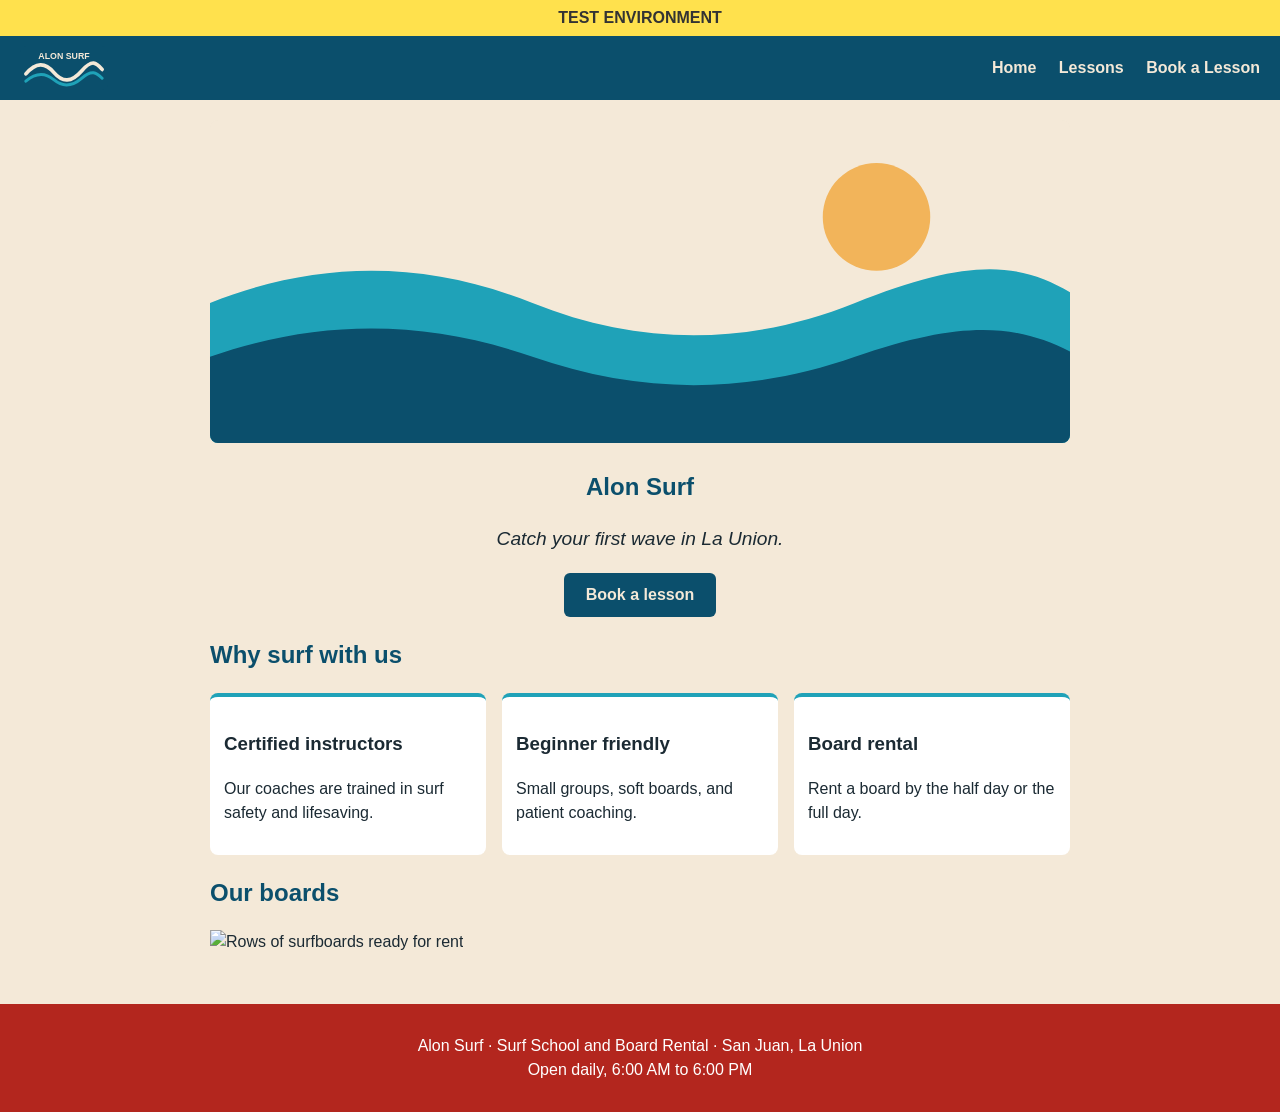
==== index.html @ 441cfe7e "Initial build of Alon Surf" ====
<!DOCTYPE html>
<html lang="en">
<head>
  <meta charset="utf-8">
  <meta name="viewport" content="width=device-width, initial-scale=1">
  <title>Alon Surf | Surf School and Board Rental</title>
  <link rel="stylesheet" href="style.css">
</head>
<body>
  <div id="env-bar"></div>
  <header>
    <img src="images/logo.svg" alt="Alon Surf logo" class="logo">
    <nav>
      <a href="index.html">Home</a>
      <a href="lesson.html">Lessons</a>
      <a href="book.html">Book a Lesson</a>
    </nav>
  </header>
  <main>
    <section class="hero">
      <img src="images/hero.svg" alt="Sun over the ocean waves">
      <h1>Alon Surf</h1>
      <p class="tagline">Catch your first wave in La Union.</p>
      <a class="btn" href="book.html">Book a lesson</a>
    </section>

    <section>
      <h2>Why surf with us</h2>
      <div class="cards">
        <div class="card"><h3>Certified instructors</h3><p>Our coaches are trained in surf safety and lifesaving.</p></div>
        <div class="card"><h3>Beginner friendly</h3><p>Small groups, soft boards, and patient coaching.</p></div>
        <div class="card"><h3>Board rental</h3><p>Rent a board by the half day or the full day.</p></div>
      </div>
    </section>

    <section class="boards">
      <h2>Our boards</h2>
      <img src="images/surfboards.jpg" alt="Rows of surfboards ready for rent">
    </section>
  </main>
  <footer>
    <p>Alon Surf &middot; Surf School and Board Rental &middot; San Juan, La Union<br>Open daily, 6:00 AM to 6:00 PM</p>
  </footer>
  <script src="config.js"></script>
  <script src="script.js"></script>
</body>
</html>
---- style.css ----
/* Alon Surf - brand colors: ocean blue #0b4f6c, aqua #1fa2b8, sand #f4e9d8 */
* { box-sizing: border-box; }
body { margin: 0; font-family: Arial, Helvetica, sans-serif; background: #f4e9d8; color: #1b2a33; line-height: 1.5; }
#env-bar { display: none; background: #ffe14d; color: #333; text-align: center; font-weight: bold; padding: 6px; }
header { background: #0b4f6c; display: flex; align-items: center; justify-content: space-between; padding: 10px 20px; }
.logo { height: 44px; }
nav a { color: #f4e9d8; text-decoration: none; margin-left: 18px; font-weight: bold; }
nav a:hover { color: #1fa2b8; }
main { max-width: 900px; margin: 0 auto; padding: 20px; }
h1, h2 { color: #0b4f6c; }
.hero { text-align: center; }
.hero img { width: 100%; height: auto; border-radius: 8px; }
.tagline { font-size: 1.2em; font-style: italic; }
.btn { display: inline-block; background: #0b4f6c; color: #f4e9d8; padding: 10px 22px; border-radius: 6px; text-decoration: none; font-weight: bold; }
.cards { display: flex; gap: 16px; }
.card { flex: 1; background: #fff; border-radius: 8px; padding: 14px; border-top: 4px solid #1fa2b8; }
.boards img { max-width: 100%; }

/* lessons table */
.price-table { width: 720px; border-collapse: collapse; background: #fff; }
.price-table th { background: #0b4f6c; color: #f4e9d8; text-align: left; padding: 8px; }
.price-table td { border-bottom: 1px solid #ccc; padding: 8px; }

/* booking form */
form { width: 480px; background: #fff; padding: 18px; border-radius: 8px; }
label { display: block; margin-top: 12px; font-weight: bold; }
input, select { width: 100%; padding: 8px; margin-top: 4px; border: 1px solid #999; border-radius: 4px; }
button { margin-top: 16px; background: #0b4f6c; color: #f4e9d8; border: 0; padding: 10px 22px; border-radius: 6px; font-weight: bold; cursor: pointer; }
.error { color: #b3261e; font-size: 0.9em; min-height: 1em; }
#thanks { display: none; background: #d9f2e3; border: 1px solid #2e8b57; padding: 12px; margin-top: 16px; border-radius: 6px; }

footer { background: #b3261e; color: #fff; text-align: center; padding: 14px; margin-top: 30px; }
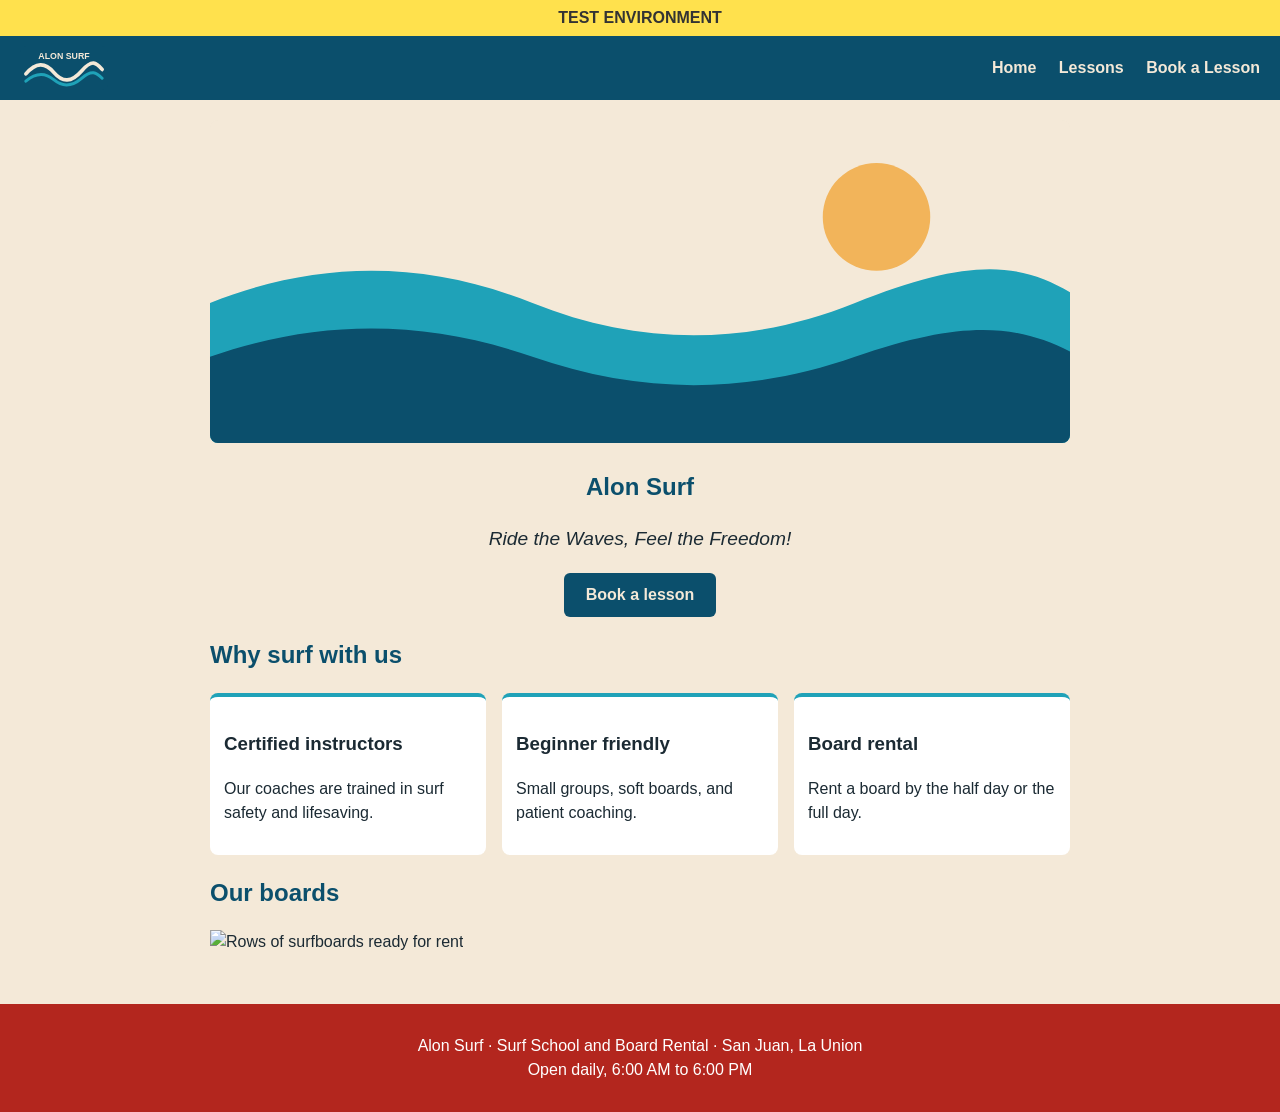
==== commit 2e57d395: "Update home page tagline" ====
--- a/index.html
+++ b/index.html
@@ -20,7 +20,7 @@
     <section class="hero">
       <img src="images/hero.svg" alt="Sun over the ocean waves">
       <h1>Alon Surf</h1>
-      <p class="tagline">Catch your first wave in La Union.</p>
+      <p class="tagline">Ride the Waves, Feel the Freedom!</p>
       <a class="btn" href="book.html">Book a lesson</a>
     </section>
 
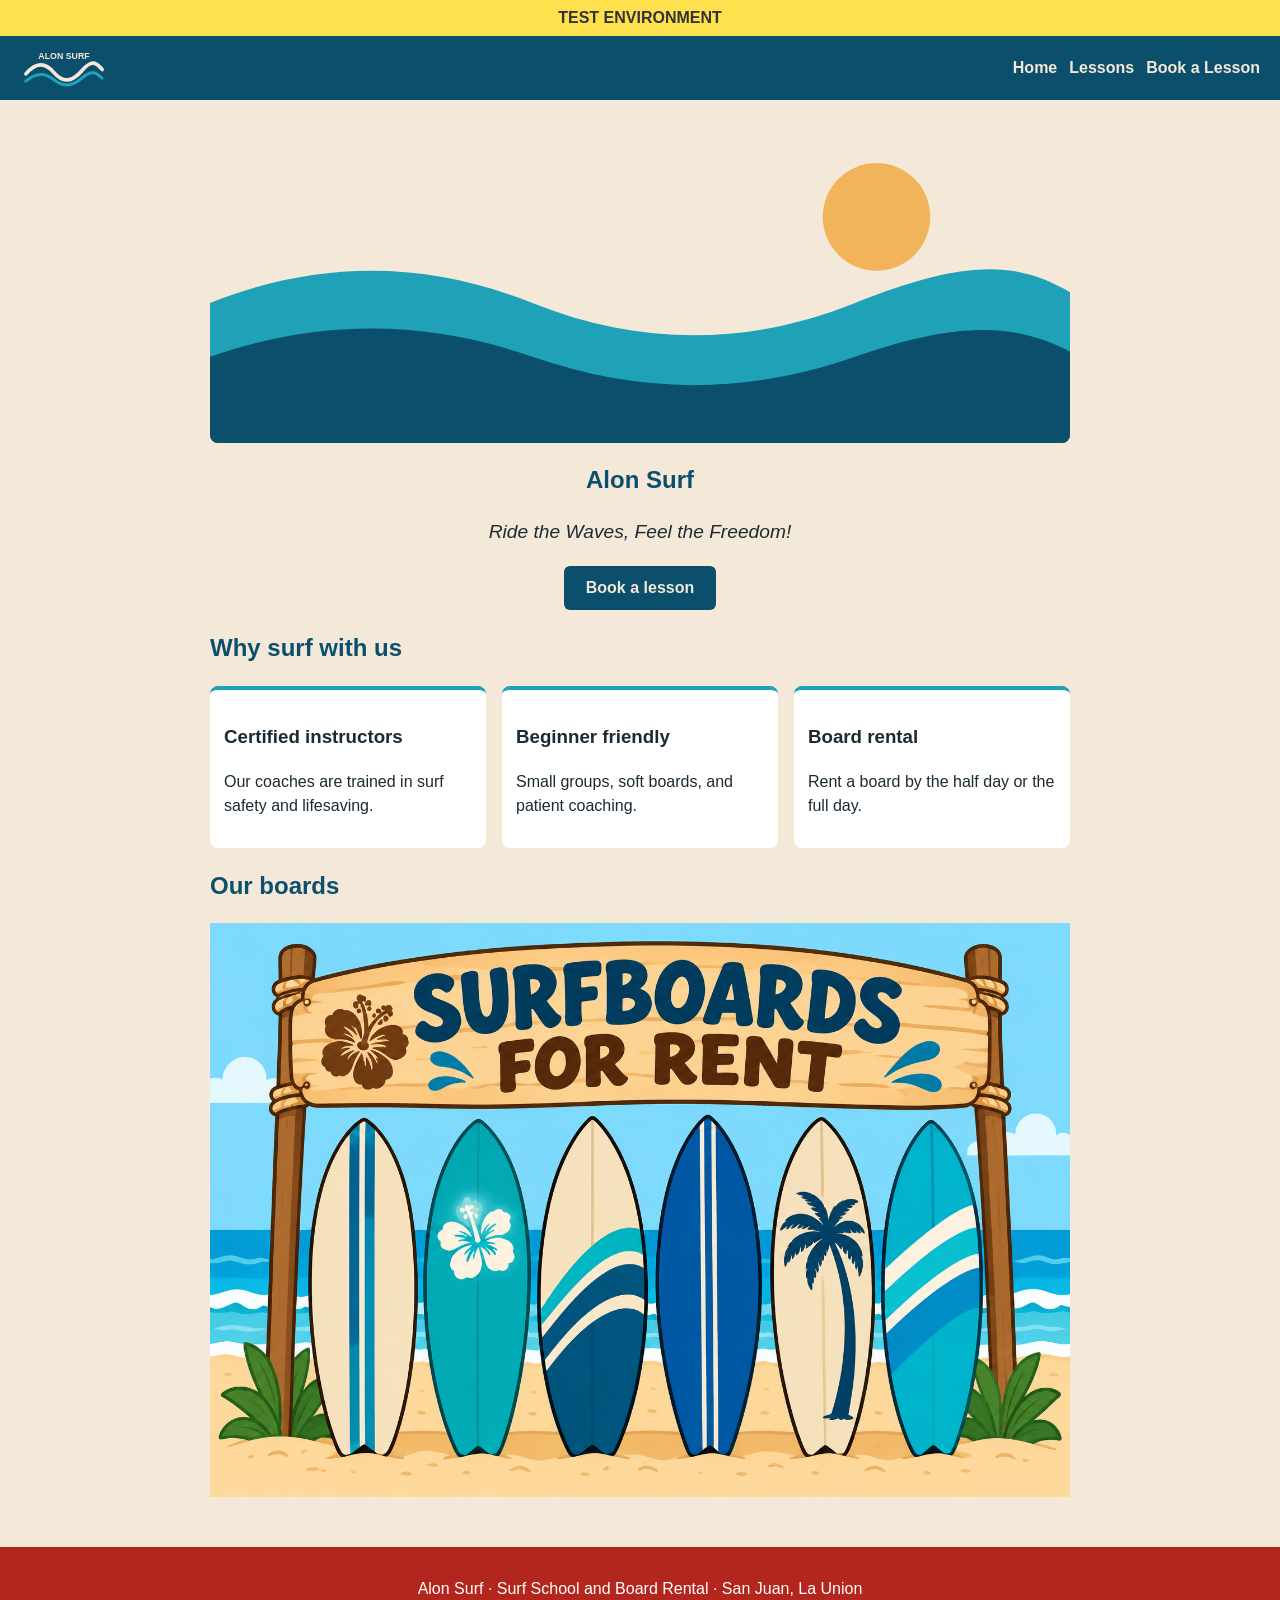
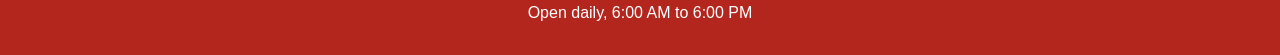
==== commit 221a675f: "Updated surfboard image and website content" ====
--- a/index.html
+++ b/index.html
@@ -2,7 +2,7 @@
 <html lang="en">
 <head>
   <meta charset="utf-8">
-  <meta name="viewport" content="width=device-width, initial-scale=1">
+  <meta name="viewport" content="width=device-width, initial-scale=1.0">
   <title>Alon Surf | Surf School and Board Rental</title>
   <link rel="stylesheet" href="style.css">
 </head>
@@ -12,7 +12,7 @@
     <img src="images/logo.svg" alt="Alon Surf logo" class="logo">
     <nav>
       <a href="index.html">Home</a>
-      <a href="lesson.html">Lessons</a>
+      <a href="lessons.html">Lessons</a>
       <a href="book.html">Book a Lesson</a>
     </nav>
   </header>
@@ -35,7 +35,7 @@
 
     <section class="boards">
       <h2>Our boards</h2>
-      <img src="images/surfboards.jpg" alt="Rows of surfboards ready for rent">
+      <img src="images/surfboards.png" alt="Rows of surfboards ready for rent">
     </section>
   </main>
   <footer>
--- a/style.css
+++ b/style.css
@@ -1,32 +1,281 @@
-/* Alon Surf - brand colors: ocean blue #0b4f6c, aqua #1fa2b8, sand #f4e9d8 */
-* { box-sizing: border-box; }
-body { margin: 0; font-family: Arial, Helvetica, sans-serif; background: #f4e9d8; color: #1b2a33; line-height: 1.5; }
-#env-bar { display: none; background: #ffe14d; color: #333; text-align: center; font-weight: bold; padding: 6px; }
-header { background: #0b4f6c; display: flex; align-items: center; justify-content: space-between; padding: 10px 20px; }
-.logo { height: 44px; }
-nav a { color: #f4e9d8; text-decoration: none; margin-left: 18px; font-weight: bold; }
-nav a:hover { color: #1fa2b8; }
-main { max-width: 900px; margin: 0 auto; padding: 20px; }
-h1, h2 { color: #0b4f6c; }
-.hero { text-align: center; }
-.hero img { width: 100%; height: auto; border-radius: 8px; }
-.tagline { font-size: 1.2em; font-style: italic; }
-.btn { display: inline-block; background: #0b4f6c; color: #f4e9d8; padding: 10px 22px; border-radius: 6px; text-decoration: none; font-weight: bold; }
-.cards { display: flex; gap: 16px; }
-.card { flex: 1; background: #fff; border-radius: 8px; padding: 14px; border-top: 4px solid #1fa2b8; }
-.boards img { max-width: 100%; }
-
-/* lessons table */
-.price-table { width: 720px; border-collapse: collapse; background: #fff; }
-.price-table th { background: #0b4f6c; color: #f4e9d8; text-align: left; padding: 8px; }
-.price-table td { border-bottom: 1px solid #ccc; padding: 8px; }
-
-/* booking form */
-form { width: 480px; background: #fff; padding: 18px; border-radius: 8px; }
-label { display: block; margin-top: 12px; font-weight: bold; }
-input, select { width: 100%; padding: 8px; margin-top: 4px; border: 1px solid #999; border-radius: 4px; }
-button { margin-top: 16px; background: #0b4f6c; color: #f4e9d8; border: 0; padding: 10px 22px; border-radius: 6px; font-weight: bold; cursor: pointer; }
-.error { color: #b3261e; font-size: 0.9em; min-height: 1em; }
-#thanks { display: none; background: #d9f2e3; border: 1px solid #2e8b57; padding: 12px; margin-top: 16px; border-radius: 6px; }
-
-footer { background: #b3261e; color: #fff; text-align: center; padding: 14px; margin-top: 30px; }
+
+/* Alon Surf - brand colors:
+   ocean blue #0b4f6c
+   aqua #1fa2b8
+   sand #f4e9d8
+*/
+
+/* Global settings */
+* {
+    box-sizing: border-box;
+}
+
+html {
+    width: 100%;
+}
+
+body {
+    margin: 0;
+    width: 100%;
+    font-family: Arial, Helvetica, sans-serif;
+    background: #f4e9d8;
+    color: #1b2a33;
+    line-height: 1.5;
+    overflow-wrap: break-word;
+}
+
+img {
+    max-width: 100%;
+    height: auto;
+}
+
+#env-bar {
+    display: none;
+    background: #ffe14d;
+    color: #333;
+    text-align: center;
+    font-weight: bold;
+    padding: 6px;
+}
+
+/* Header and navigation */
+header {
+    background: #0b4f6c;
+    display: flex;
+    align-items: center;
+    justify-content: space-between;
+    flex-wrap: wrap;
+    gap: 12px;
+    padding: 10px 20px;
+}
+
+.logo {
+    height: 44px;
+    max-width: 100%;
+    width: auto;
+}
+
+nav {
+    display: flex;
+    align-items: center;
+    flex-wrap: wrap;
+    gap: 12px;
+}
+
+nav a {
+    color: #f4e9d8;
+    text-decoration: none;
+    margin-left: 0;
+    font-weight: bold;
+}
+
+nav a:hover {
+    color: #1fa2b8;
+}
+
+/* Main content */
+main {
+    width: 100%;
+    max-width: 900px;
+    margin: 0 auto;
+    padding: 20px;
+}
+
+h1, h2 {
+    color: #0b4f6c;
+}
+
+.hero {
+    text-align: center;
+}
+
+.hero img {
+    display: block;
+    width: 100%;
+    height: auto;
+    border-radius: 8px;
+}
+
+.tagline {
+    font-size: 1.2em;
+    font-style: italic;
+}
+
+.btn {
+    display: inline-block;
+    background: #0b4f6c;
+    color: #f4e9d8;
+    padding: 10px 22px;
+    border-radius: 6px;
+    text-decoration: none;
+    font-weight: bold;
+}
+
+/* Feature cards */
+.cards {
+    display: flex;
+    flex-wrap: wrap;
+    gap: 16px;
+}
+
+.card {
+    flex: 1 1 200px;
+    min-width: 0;
+    background: #fff;
+    border-radius: 8px;
+    padding: 14px;
+    border-top: 4px solid #1fa2b8;
+}
+
+/* Surfboards */
+.boards {
+    width: 100%;
+}
+
+.boards img {
+    display: block;
+    width: 100%;
+    max-width: 100%;
+    height: auto;
+}
+
+/* Lessons table */
+.price-table {
+    width: 100%;
+    max-width: 720px;
+    border-collapse: collapse;
+    background: #fff;
+    table-layout: fixed;
+}
+
+.price-table th {
+    background: #0b4f6c;
+    color: #f4e9d8;
+    text-align: left;
+    padding: 8px;
+}
+
+.price-table td {
+    border-bottom: 1px solid #ccc;
+    padding: 8px;
+    overflow-wrap: break-word;
+}
+
+/* Booking form */
+form {
+    width: 100%;
+    max-width: 480px;
+    background: #fff;
+    padding: 18px;
+    border-radius: 8px;
+    margin: 0 auto;
+}
+
+label {
+    display: block;
+    margin-top: 12px;
+    font-weight: bold;
+}
+
+input, select {
+    width: 100%;
+    max-width: 100%;
+    padding: 8px;
+    margin-top: 4px;
+    border: 1px solid #999;
+    border-radius: 4px;
+}
+
+button {
+    margin-top: 16px;
+    background: #0b4f6c;
+    color: #f4e9d8;
+    border: 0;
+    padding: 10px 22px;
+    border-radius: 6px;
+    font-weight: bold;
+    cursor: pointer;
+    max-width: 100%;
+}
+
+.error {
+    color: #b3261e;
+    font-size: 0.9em;
+    min-height: 1em;
+}
+
+#thanks {
+    display: none;
+    background: #d9f2e3;
+    border: 1px solid #2e8b57;
+    padding: 12px;
+    margin-top: 16px;
+    border-radius: 6px;
+}
+
+/* Footer */
+footer {
+    background: #b3261e;
+    color: #fff;
+    text-align: center;
+    padding: 14px;
+    margin-top: 30px;
+}
+
+/* Mobile responsive layout */
+@media screen and (max-width: 576px) {
+
+    header {
+        flex-direction: column;
+        justify-content: center;
+        text-align: center;
+        padding: 15px;
+    }
+
+    nav {
+        justify-content: center;
+        width: 100%;
+        gap: 10px;
+    }
+
+    nav a {
+        font-size: 14px;
+    }
+
+    main {
+        padding: 15px;
+    }
+
+    h1 {
+        font-size: 28px;
+    }
+
+    h2 {
+        font-size: 22px;
+    }
+
+    .tagline {
+        font-size: 1em;
+    }
+
+    .cards {
+        flex-direction: column;
+    }
+
+    .card {
+        width: 100%;
+        flex: 1 1 auto;
+    }
+
+    .price-table {
+        font-size: 13px;
+    }
+
+    form {
+        padding: 15px;
+    }
+
+    footer {
+        font-size: 13px;
+    }
+}
